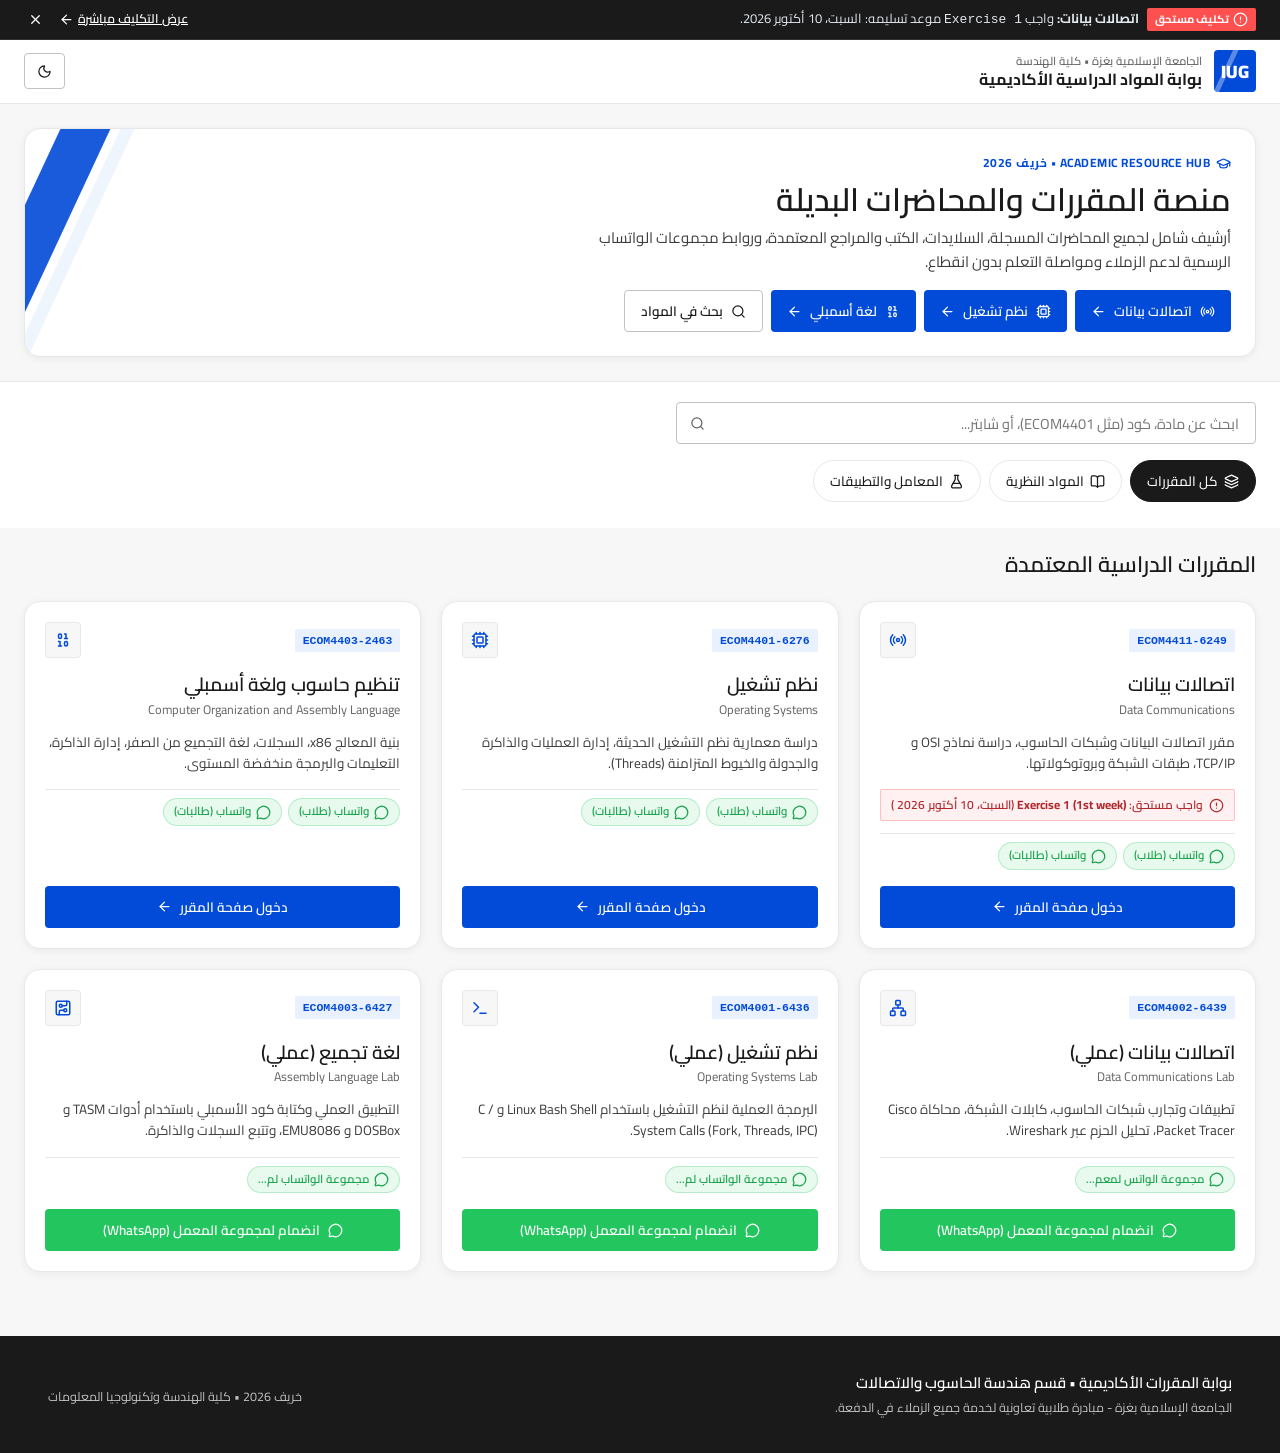
==== index.html @ 9a42e055 "feat: initial release of academic course portal" ====
<!DOCTYPE html>
<html lang="ar" dir="rtl">
<head>
  <meta charset="UTF-8">
  <meta name="viewport" content="width=device-width, initial-scale=1.0">
  <title>بوابة المقررات الأكاديمية | كلية الهندسة وتكنولوجيا المعلومات</title>
  <meta name="description" content="البوابة الأكاديمية المعتمدة للمقررات الدراسية، تسجيلات المحاضرات، السلايدات، ومجموعات التواصل للطلبة.">
  
  <!-- خط Cairo & Inter -->
  <link rel="preconnect" href="https://fonts.googleapis.com">
  <link rel="preconnect" href="https://fonts.gstatic.com" crossorigin>
  <link href="https://fonts.googleapis.com/css2?family=Cairo:wght@400;500;600;700;800&family=Inter:wght@400;500;600;700&display=swap" rel="stylesheet">
  
  <link rel="stylesheet" href="style.css">
</head>
<body>

  <!-- شريط المرافق العلوي (Utility Strip - 36px) -->
  <aside id="topAnnouncement" class="utility-strip">
    <div class="container utility-strip-container">
      <div class="utility-left-group">
        <span class="utility-badge-coral">
          <i data-lucide="alert-circle" class="lucide-sm"></i>
          <span>تكليف مستحق</span>
        </span>
        <span class="utility-text">
          <strong>اتصالات بيانات:</strong> واجب <code>Exercise 1</code> موعد تسليمه: السبت، 10 أكتوبر 2026.
        </span>
      </div>
      <div class="utility-right-group">
        <a href="course-datacom.html" class="utility-link">
          <span>عرض التكليف مباشرة</span>
          <i data-lucide="arrow-left" class="lucide-sm"></i>
        </a>
        <button onclick="dismissAnnouncement()" style="background: none; border: none; color: #fff; cursor: pointer; padding: 0 4px;" title="إغلاق">
          <i data-lucide="x" class="lucide-sm"></i>
        </button>
      </div>
    </div>
  </aside>

  <!-- شريط التنقل العلوي (Top Nav) -->
  <header class="nav-bar-top">
    <div class="container nav-container">
      <a href="index.html" class="nav-brand-lockup">
        <div class="nav-brand-mark">IUG</div>
        <div class="nav-brand-text">
          <span class="nav-brand-subtitle">الجامعة الإسلامية بغزة • كلية الهندسة</span>
          <h1 class="nav-brand-title">بوابة المواد الدراسية الأكاديمية</h1>
        </div>
      </a>

      <div class="nav-actions">
        <button id="themeToggleBtn" class="btn btn-outline-ink btn-sm" title="تبديل الوضع">
          <i data-lucide="moon" class="lucide-sm"></i>
        </button>
      </div>
    </div>
  </header>

  <!-- البانر الترويجي الرئيسي مع أزرار الوصول المباشر (Hero Promo Card) -->
  <section class="hero-promo-section">
    <div class="container">
      <div class="hero-promo-card">
        <div class="hero-copy-block">
          <span class="hero-eyebrow">
            <i data-lucide="graduation-cap" class="lucide-sm"></i>
            <span>Academic Resource Hub • خريف 2026</span>
          </span>
          <h2 class="hero-headline">منصة المقررات والمحاضرات البديلة</h2>
          <p class="hero-subparagraph">
            أرشيف شامل لجميع المحاضرات المسجلة، السلايدات، الكتب والمراجع المعتمدة، وروابط مجموعات الواتساب الرسمية لدعم الزملاء ومواصلة التعلم بدون انقطاع.
          </p>
          <div class="hero-cta-group">
            <a href="course-datacom.html" class="btn btn-primary">
              <i data-lucide="radio" class="lucide-sm"></i>
              <span>اتصالات بيانات</span>
              <i data-lucide="arrow-left" class="lucide-sm"></i>
            </a>
            <a href="course-os.html" class="btn btn-primary">
              <i data-lucide="cpu" class="lucide-sm"></i>
              <span>نظم تشغيل</span>
              <i data-lucide="arrow-left" class="lucide-sm"></i>
            </a>
            <a href="course-assembly.html" class="btn btn-primary">
              <i data-lucide="binary" class="lucide-sm"></i>
              <span>لغة أسمبلي</span>
              <i data-lucide="arrow-left" class="lucide-sm"></i>
            </a>
            <button class="btn btn-outline-ink" onclick="document.getElementById('courseSearchInput').focus()">
              <i data-lucide="search" class="lucide-sm"></i>
              <span>بحث في المواد</span>
            </button>
          </div>
        </div>
      </div>
    </div>
  </section>

  <!-- عناصر التحكم والفلترة والبحث -->
  <section class="filter-controls-section">
    <div class="container">
      <div class="search-input-wrap">
        <input 
          type="text" 
          id="courseSearchInput" 
          placeholder="ابحث عن مادة، كود (مثل ECOM4401)، أو شابتر..." 
          autocomplete="off"
        >
        <span class="search-icon-symbol">
          <i data-lucide="search" class="lucide-sm"></i>
        </span>
        <button id="clearSearchBtn" style="position: absolute; left: 38px; background: none; border: none; color: var(--color-graphite); cursor: pointer; display: none;" title="مسح البحث">
          <i data-lucide="x" class="lucide-sm"></i>
        </button>
      </div>

      <nav class="category-tabs-row" aria-label="تصفية المواد">
        <button class="category-tab active" data-category="all">
          <i data-lucide="layers" class="lucide-sm"></i>
          <span>كل المقررات</span>
        </button>
        <button class="category-tab" data-category="theory">
          <i data-lucide="book-open" class="lucide-sm"></i>
          <span>المواد النظرية</span>
        </button>
        <button class="category-tab" data-category="lab">
          <i data-lucide="flask-conical" class="lucide-sm"></i>
          <span>المعامل والتطبيقات</span>
        </button>
      </nav>
    </div>
  </section>

  <!-- شبكة البطاقات (Catalog Section) -->
  <main class="catalog-section">
    <div class="container">
      <div class="catalog-header-row">
        <h3 class="catalog-title">المقررات الدراسية المعتمدة</h3>
      </div>

      <div id="coursesGrid" class="courses-grid">
        <!-- يتم ملء البطاقات تلقائياً بواسطة JavaScript -->
      </div>

      <div id="noResults" style="display: none; text-align: center; padding: 48px 0;">
        <i data-lucide="search-x" class="lucide-lg" style="color: var(--color-graphite); margin-bottom: 8px;"></i>
        <h4 style="font-size: 17px; margin-bottom: 4px;">لم يتم العثور على مقررات مطابقة</h4>
        <p style="font-size: 13.5px; color: var(--color-graphite); margin-bottom: 16px;">جرب البحث بكلمات أخرى أو اختر تصنيفاً مختلفاً.</p>
        <button class="btn btn-outline-ink btn-sm" onclick="resetFilters()">عرض كل المقررات</button>
      </div>
    </div>
  </main>

  <!-- عنصر التنبيه Toast -->
  <div id="toastNotification" class="toast-container" style="display: none;">
    <i data-lucide="check-circle" class="lucide-sm" style="color: var(--whatsapp-color);"></i>
    <span id="toastMessage">تم نسخ الرابط بنجاح!</span>
  </div>

  <!-- التذييل الفاخر (HP Dark Slab Footer) -->
  <footer class="footer-dark">
    <div class="container footer-container">
      <div class="footer-brand">
        <h4>بوابة المقررات الأكاديمية • قسم هندسة الحاسوب والاتصالات</h4>
        <p>الجامعة الإسلامية بغزة - مبادرة طلابية تعاونية لخدمة جميع الزملاء في الدفعة.</p>
      </div>
      <div>
        <span style="font-size: 12.5px; color: var(--color-steel);">خريف 2026 • كلية الهندسة وتكنولوجيا المعلومات</span>
      </div>
    </div>
  </footer>

  <!-- مكتبة Lucide Icons المحلية -->
  <script src="lucide.min.js"></script>
  <script src="data.js"></script>
  <script src="app.js"></script>
</body>
</html>
---- style.css ----
/* ==========================================================================
   HP Design Language System - Academic Course Portal
   Enhanced with Lucide Icons & Pixel-Perfect Mobile Responsiveness
   ========================================================================== */

:root {
  /* Colors - HP System Palette */
  --color-primary: #024ad8;
  --color-primary-bright: #296ef9;
  --color-primary-deep: #0e3191;
  --color-primary-soft: #e8f1fd;
  --color-on-primary: #ffffff;

  --color-ink: #1a1a1a;
  --color-ink-deep: #000000;
  --color-ink-soft: #292929;
  --color-on-ink: #ffffff;

  --color-canvas: #ffffff;
  --color-paper: #ffffff;
  --color-cloud: #f7f7f7;
  --color-fog: #e8e8e8;
  --color-steel: #c2c2c2;
  --color-graphite: #636363;
  --color-charcoal: #3d3d3d;
  --color-hairline: #e8e8e8;
  --color-hairline-strong: #c2c2c2;

  --color-link: #024ad8;
  --color-link-pressed: #0e3191;

  --color-bloom-coral: #ff5050;
  --color-bloom-rose: #f9d4d2;
  --color-bloom-deep: #b3262b;

  --whatsapp-color: #22c55e;
  --whatsapp-deep: #16a34a;

  /* Typography */
  --font-family-base: 'Cairo', 'Inter', system-ui, -apple-system, BlinkMacSystemFont, 'Segoe UI', Roboto, sans-serif;

  /* Rounded Radii Tokens (DESIGN-hp.md) */
  --rounded-none: 0px;
  --rounded-xs: 2px;
  --rounded-sm: 4px;
  --rounded-md: 6px;   /* buttons, text inputs */
  --rounded-lg: 10px;  /* badge pills, sub-cards */
  --rounded-xl: 16px;  /* cards, heroes, containers */
  --rounded-pill: 9999px; /* category tabs, pill filters */

  /* Spacing Tokens */
  --space-xxs: 4px;
  --space-xs: 8px;
  --space-sm: 12px;
  --space-md: 16px;
  --space-lg: 20px;
  --space-xl: 24px;
  --space-xxl: 32px;
  --space-section: 64px;

  /* Elevation & Shadows */
  --shadow-soft-lift: 0 2px 8px rgba(26, 26, 26, 0.06);
  --shadow-floating: 0 8px 24px rgba(26, 26, 26, 0.12);

  /* Transitions */
  --transition-fast: 0.16s ease;
  --transition-normal: 0.24s cubic-bezier(0.4, 0, 0.2, 1);
}

/* Dark Theme Support */
body.dark-theme {
  --color-canvas: #0f131c;
  --color-paper: #161b26;
  --color-cloud: #1a202c;
  --color-fog: #2d3748;
  --color-steel: #4a5568;
  --color-hairline: #2d3748;
  --color-hairline-strong: #4a5568;

  --color-ink: #f7fafc;
  --color-ink-deep: #ffffff;
  --color-ink-soft: #edf2f7;
  --color-on-ink: #0f131c;

  --color-charcoal: #cbd5e0;
  --color-graphite: #a0aec0;

  --shadow-soft-lift: 0 2px 8px rgba(0, 0, 0, 0.35);
  --shadow-floating: 0 8px 24px rgba(0, 0, 0, 0.5);
}

/* Base & Resets */
*, *::before, *::after {
  margin: 0;
  padding: 0;
  box-sizing: border-box;
  -webkit-tap-highlight-color: transparent;
}

html {
  font-size: 16px;
  scroll-behavior: smooth;
}

body {
  font-family: var(--font-family-base);
  background-color: var(--color-canvas);
  color: var(--color-ink);
  line-height: 1.5;
  direction: rtl;
  min-height: 100vh;
  display: flex;
  flex-direction: column;
  overflow-x: hidden;
  transition: background-color var(--transition-normal), color var(--transition-normal);
}

.container {
  width: 100%;
  max-width: 1280px;
  margin: 0 auto;
  padding: 0 var(--space-xl);
}

/* Lucide Icon Standard Styling */
.lucide {
  width: 18px;
  height: 18px;
  stroke-width: 2px;
  vertical-align: middle;
  display: inline-block;
  flex-shrink: 0;
}

.lucide-sm {
  width: 15px;
  height: 15px;
}

.lucide-lg {
  width: 22px;
  height: 22px;
}

/* ==========================================================================
   Utility Strip (36px Top Bar)
   ========================================================================== */
.utility-strip {
  background-color: var(--color-ink);
  color: #ffffff;
  padding: 8px 0;
  font-size: 13px;
  position: relative;
  z-index: 100;
  border-bottom: 1px solid rgba(255, 255, 255, 0.1);
}

.utility-strip-container {
  display: flex;
  align-items: center;
  justify-content: space-between;
  gap: var(--space-md);
  flex-wrap: wrap;
}

.utility-left-group {
  display: flex;
  align-items: center;
  gap: var(--space-xs);
  flex-wrap: wrap;
}

.utility-badge-coral {
  background-color: var(--color-bloom-coral);
  color: #fff;
  padding: 3px 8px;
  border-radius: var(--rounded-xs);
  font-weight: 700;
  font-size: 11px;
  display: inline-flex;
  align-items: center;
  gap: 4px;
}

.utility-text {
  color: #e2e8f0;
  font-size: 13px;
}

.utility-right-group {
  display: flex;
  align-items: center;
  gap: var(--space-sm);
}

.utility-link {
  color: #ffffff;
  text-decoration: underline;
  font-weight: 600;
  font-size: 12.5px;
  display: inline-flex;
  align-items: center;
  gap: 4px;
}

.utility-link:hover {
  color: var(--color-primary-bright);
}

/* ==========================================================================
   Top Navigation Bar (64px)
   ========================================================================== */
.nav-bar-top {
  background-color: var(--color-canvas);
  min-height: 64px;
  border-bottom: 1px solid var(--color-hairline);
  display: flex;
  align-items: center;
  position: sticky;
  top: 0;
  z-index: 95;
  transition: background-color var(--transition-normal), border-color var(--transition-normal);
}

.nav-container {
  display: flex;
  align-items: center;
  justify-content: space-between;
  gap: var(--space-md);
  width: 100%;
}

.nav-brand-lockup {
  display: flex;
  align-items: center;
  gap: var(--space-sm);
  text-decoration: none;
  min-width: 0;
}

.nav-brand-mark {
  width: 42px;
  height: 42px;
  background-color: var(--color-primary);
  color: #ffffff;
  display: flex;
  align-items: center;
  justify-content: center;
  font-weight: 900;
  font-size: 18px;
  border-radius: var(--rounded-sm);
  position: relative;
  overflow: hidden;
  flex-shrink: 0;
}

.nav-brand-mark::before {
  content: '';
  position: absolute;
  top: -10px;
  left: 10px;
  width: 5px;
  height: 60px;
  background-color: rgba(255, 255, 255, 0.35);
  transform: rotate(25deg);
}

.nav-brand-text {
  display: flex;
  flex-direction: column;
  min-width: 0;
}

.nav-brand-subtitle {
  font-size: 11.5px;
  font-weight: 500;
  color: var(--color-graphite);
  white-space: nowrap;
  overflow: hidden;
  text-overflow: ellipsis;
}

.nav-brand-title {
  font-size: 16px;
  font-weight: 700;
  color: var(--color-ink);
  line-height: 1.2;
  white-space: nowrap;
  overflow: hidden;
  text-overflow: ellipsis;
}

.nav-actions {
  display: flex;
  align-items: center;
  gap: var(--space-xs);
  flex-shrink: 0;
}

/* ==========================================================================
   Buttons (DESIGN-hp.md Specifications)
   - Height: 42-44px
   - Radius: 4-6px (rounded.md)
   - Font: weight 600, uppercase/prominent
   ========================================================================== */
.btn {
  display: inline-flex;
  align-items: center;
  justify-content: center;
  gap: 8px;
  height: 42px;
  padding: 0 var(--space-md);
  border-radius: var(--rounded-sm);
  font-family: inherit;
  font-size: 13.5px;
  font-weight: 600;
  text-decoration: none;
  cursor: pointer;
  border: none;
  transition: all var(--transition-fast);
  white-space: nowrap;
  user-select: none;
}

.btn-primary {
  background-color: var(--color-primary);
  color: var(--color-on-primary);
}

.btn-primary:hover {
  background-color: var(--color-primary-bright);
}

.btn-primary:active {
  background-color: var(--color-primary-deep);
}

.btn-ink {
  background-color: var(--color-ink);
  color: var(--color-on-primary);
}

.btn-ink:hover {
  background-color: var(--color-ink-soft);
}

.btn-outline {
  background-color: transparent;
  color: var(--color-primary);
  border: 1px solid var(--color-primary);
}

.btn-outline:hover {
  background-color: var(--color-primary-soft);
  color: var(--color-primary-deep);
}

.btn-outline-ink {
  background-color: transparent;
  color: var(--color-ink);
  border: 1px solid var(--color-hairline-strong);
}

.btn-outline-ink:hover {
  background-color: var(--color-cloud);
  border-color: var(--color-ink);
}

.btn-sm {
  height: 36px;
  padding: 0 12px;
  font-size: 12.5px;
  gap: 6px;
}

.btn-whatsapp {
  background-color: var(--whatsapp-color);
  color: #ffffff;
}

.btn-whatsapp:hover {
  background-color: var(--whatsapp-deep);
}

/* ==========================================================================
   Hero Banner & Chevron Decoration (Signature Gesture)
   ========================================================================== */
.hero-promo-section {
  padding: var(--space-xl) 0;
  background-color: var(--color-cloud);
  border-bottom: 1px solid var(--color-hairline);
}

.hero-promo-card {
  background-color: var(--color-paper);
  border-radius: var(--rounded-xl);
  padding: var(--space-xl);
  box-shadow: var(--shadow-soft-lift);
  border: 1px solid var(--color-hairline);
  position: relative;
  overflow: hidden;
  display: flex;
  align-items: center;
  justify-content: space-between;
  gap: var(--space-xl);
}

.hero-promo-card::before {
  content: '';
  position: absolute;
  top: -20px;
  left: -35px;
  width: 50px;
  height: 150%;
  background-color: var(--color-primary);
  transform: skewX(-25deg);
  opacity: 0.9;
  z-index: 1;
}

.hero-promo-card::after {
  content: '';
  position: absolute;
  top: -20px;
  left: 25px;
  width: 14px;
  height: 150%;
  background-color: var(--color-primary-soft);
  transform: skewX(-25deg);
  opacity: 0.7;
  z-index: 1;
}

.hero-copy-block {
  max-width: 650px;
  position: relative;
  z-index: 2;
}

.hero-eyebrow {
  display: inline-flex;
  align-items: center;
  gap: 6px;
  font-size: 12px;
  font-weight: 700;
  text-transform: uppercase;
  color: var(--color-primary);
  letter-spacing: 0.5px;
  margin-bottom: var(--space-xs);
}

.hero-headline {
  font-size: 32px;
  font-weight: 600;
  line-height: 1.2;
  color: var(--color-ink);
  margin-bottom: var(--space-xs);
}

.hero-subparagraph {
  font-size: 15px;
  color: var(--color-charcoal);
  margin-bottom: var(--space-md);
  line-height: 1.6;
}

.hero-cta-group {
  display: flex;
  align-items: center;
  gap: var(--space-xs);
  flex-wrap: wrap;
}

.hero-stats-row {
  display: flex;
  gap: var(--space-xs);
  flex-wrap: wrap;
  position: relative;
  z-index: 2;
}

.hero-stat-card {
  background-color: var(--color-cloud);
  border: 1px solid var(--color-hairline);
  border-radius: var(--rounded-md);
  padding: 12px 16px;
  text-align: center;
  min-width: 85px;
}

.hero-stat-num {
  font-size: 22px;
  font-weight: 700;
  color: var(--color-primary);
  line-height: 1.1;
}

.hero-stat-label {
  font-size: 11.5px;
  color: var(--color-graphite);
}

/* ==========================================================================
   Filter Controls (Search & Category Tabs)
   ========================================================================== */
.filter-controls-section {
  padding: var(--space-lg) 0;
  background-color: var(--color-canvas);
}

.search-input-wrap {
  position: relative;
  display: flex;
  align-items: center;
  max-width: 580px;
  margin-bottom: var(--space-md);
}

.search-input-wrap input {
  width: 100%;
  height: 42px;
  background-color: var(--color-canvas);
  border: 1px solid var(--color-steel);
  border-radius: var(--rounded-sm);
  padding: 0 var(--space-md) 0 42px;
  font-family: inherit;
  font-size: 14.5px;
  color: var(--color-ink);
  outline: none;
  transition: border-color var(--transition-fast);
}

.search-input-wrap input:focus {
  border-color: var(--color-ink);
}

.search-icon-symbol {
  position: absolute;
  left: 14px;
  color: var(--color-graphite);
  pointer-events: none;
  display: flex;
  align-items: center;
}

.category-tabs-row {
  display: flex;
  align-items: center;
  gap: var(--space-xs);
  overflow-x: auto;
  padding-bottom: 6px;
  -webkit-overflow-scrolling: touch;
  scrollbar-width: none;
}

.category-tabs-row::-webkit-scrollbar {
  display: none;
}

.category-tab {
  background-color: var(--color-canvas);
  color: var(--color-ink);
  border: 1px solid var(--color-hairline);
  padding: 7px 16px;
  border-radius: var(--rounded-pill);
  font-family: inherit;
  font-size: 13.5px;
  font-weight: 500;
  cursor: pointer;
  white-space: nowrap;
  display: inline-flex;
  align-items: center;
  gap: 6px;
  transition: all var(--transition-fast);
}

.category-tab:hover {
  border-color: var(--color-steel);
  background-color: var(--color-cloud);
}

.category-tab.active {
  background-color: var(--color-ink);
  color: var(--color-on-primary);
  border-color: var(--color-ink);
}

/* ==========================================================================
   Course Catalog Cards
   ========================================================================== */
.catalog-section {
  padding: var(--space-lg) 0 var(--space-section);
  background-color: var(--color-cloud);
  flex: 1;
}

.catalog-header-row {
  display: flex;
  align-items: center;
  justify-content: space-between;
  margin-bottom: var(--space-lg);
}

.catalog-title {
  font-size: 22px;
  font-weight: 600;
  color: var(--color-ink);
}

.catalog-count-badge {
  font-size: 12.5px;
  color: var(--color-graphite);
  background: var(--color-paper);
  padding: 4px 10px;
  border-radius: var(--rounded-pill);
  border: 1px solid var(--color-hairline);
}

.courses-grid {
  display: grid;
  grid-template-columns: repeat(auto-fill, minmax(320px, 1fr));
  gap: var(--space-lg);
}

.course-card {
  background-color: var(--color-paper);
  border: 1px solid var(--color-hairline);
  border-radius: var(--rounded-xl);
  padding: var(--space-lg);
  box-shadow: var(--shadow-soft-lift);
  display: flex;
  flex-direction: column;
  justify-content: space-between;
  transition: transform var(--transition-fast), box-shadow var(--transition-fast), border-color var(--transition-fast);
}

.course-card:hover {
  transform: translateY(-2px);
  border-color: var(--color-steel);
  box-shadow: var(--shadow-floating);
}

.card-top-row {
  display: flex;
  align-items: center;
  justify-content: space-between;
  margin-bottom: var(--space-sm);
}

.card-code-badge {
  font-family: monospace;
  font-size: 11.5px;
  font-weight: 700;
  color: var(--color-primary);
  background-color: var(--color-primary-soft);
  padding: 3px 8px;
  border-radius: var(--rounded-xs);
}

.card-icon-square {
  width: 36px;
  height: 36px;
  border-radius: var(--rounded-sm);
  background-color: var(--color-cloud);
  border: 1px solid var(--color-hairline);
  display: flex;
  align-items: center;
  justify-content: center;
  color: var(--color-primary);
}

.card-title {
  font-size: 19px;
  font-weight: 600;
  color: var(--color-ink);
  margin-bottom: 2px;
}

.card-title a {
  color: inherit;
  text-decoration: none;
}

.card-title a:hover {
  color: var(--color-primary);
}

.card-eng-subtitle {
  font-size: 12.5px;
  color: var(--color-graphite);
  margin-bottom: var(--space-sm);
  display: block;
}

.card-description {
  font-size: 13.5px;
  color: var(--color-charcoal);
  line-height: 1.55;
  margin-bottom: var(--space-md);
  flex: 1;
}

.card-assignment-tag {
  background-color: rgba(255, 80, 80, 0.08);
  border: 1px solid rgba(255, 80, 80, 0.3);
  color: var(--color-bloom-deep);
  padding: 6px 10px;
  border-radius: var(--rounded-xs);
  font-size: 12px;
  font-weight: 600;
  display: flex;
  align-items: center;
  gap: 6px;
  margin-bottom: var(--space-sm);
}

.card-quick-links-wrap {
  display: flex;
  gap: 6px;
  flex-wrap: wrap;
  margin-bottom: var(--space-md);
  padding-top: var(--space-xs);
  border-top: 1px solid var(--color-hairline);
}

.card-social-chip {
  font-size: 11.5px;
  font-weight: 600;
  padding: 4px 10px;
  border-radius: var(--rounded-pill);
  text-decoration: none;
  display: inline-flex;
  align-items: center;
  gap: 5px;
}

.chip-whatsapp {
  background-color: rgba(34, 197, 94, 0.1);
  color: var(--whatsapp-deep);
  border: 1px solid rgba(34, 197, 94, 0.25);
}

.chip-whatsapp:hover {
  background-color: var(--whatsapp-color);
  color: #fff;
}

.chip-telegram {
  background-color: rgba(2, 132, 199, 0.1);
  color: #0284c7;
  border: 1px solid rgba(2, 132, 199, 0.25);
}

.card-footer-action {
  margin-top: auto;
}

.card-footer-action .btn {
  width: 100%;
}

/* ==========================================================================
   Dedicated Course Page (course-*.html) Layout
   ========================================================================== */
.breadcrumb-nav {
  padding: var(--space-md) 0 var(--space-xs);
  font-size: 13px;
  color: var(--color-graphite);
}

.breadcrumb-list {
  display: flex;
  align-items: center;
  gap: 6px;
  list-style: none;
  flex-wrap: wrap;
}

.breadcrumb-list a {
  color: var(--color-primary);
  text-decoration: none;
  display: inline-flex;
  align-items: center;
  gap: 4px;
}

.breadcrumb-list a:hover {
  text-decoration: underline;
}

.course-hero-slab {
  background-color: var(--color-paper);
  border: 1px solid var(--color-hairline);
  border-radius: var(--rounded-xl);
  padding: var(--space-xl);
  box-shadow: var(--shadow-soft-lift);
  margin-bottom: var(--space-xl);
  position: relative;
  overflow: hidden;
}

.course-hero-slab::before {
  content: '';
  position: absolute;
  top: 0;
  right: 0;
  width: 5px;
  height: 100%;
  background-color: var(--color-primary);
}

.course-hero-meta-row {
  display: flex;
  align-items: center;
  gap: var(--space-xs);
  margin-bottom: var(--space-xs);
  flex-wrap: wrap;
}

.course-hero-h1 {
  font-size: 28px;
  font-weight: 600;
  color: var(--color-ink);
  margin-bottom: var(--space-xxs);
}

.course-hero-lead {
  font-size: 15px;
  color: var(--color-charcoal);
  margin-bottom: var(--space-md);
  max-width: 850px;
  line-height: 1.6;
}

.course-stats-pills {
  display: flex;
  gap: 6px;
  flex-wrap: wrap;
}

.stat-pill {
  background-color: var(--color-cloud);
  border: 1px solid var(--color-hairline);
  padding: 4px 12px;
  border-radius: var(--rounded-pill);
  font-size: 12.5px;
  font-weight: 500;
  color: var(--color-ink);
  display: inline-flex;
  align-items: center;
  gap: 5px;
}

/* Sections List (Moodle Sections in HP Clean Layout) */
.moodle-sections-wrap {
  display: flex;
  flex-direction: column;
  gap: var(--space-lg);
  margin-bottom: var(--space-section);
}

.moodle-section-card {
  background-color: var(--color-paper);
  border: 1px solid var(--color-hairline);
  border-radius: var(--rounded-xl);
  box-shadow: var(--shadow-soft-lift);
  overflow: hidden;
}

.moodle-section-head {
  padding: var(--space-md) var(--space-lg);
  background-color: var(--color-cloud);
  border-bottom: 1px solid var(--color-hairline);
  display: flex;
  align-items: center;
  justify-content: space-between;
  gap: var(--space-sm);
  flex-wrap: wrap;
}

.moodle-section-head h3 {
  font-size: 16.5px;
  font-weight: 600;
  color: var(--color-ink);
  display: flex;
  align-items: center;
  gap: 8px;
}

.moodle-section-body {
  padding: var(--space-lg);
}

/* WhatsApp Channels Box */
.whatsapp-channels-grid {
  display: grid;
  grid-template-columns: repeat(auto-fit, minmax(260px, 1fr));
  gap: var(--space-sm);
  margin-bottom: var(--space-lg);
}

.whatsapp-box-item {
  background-color: var(--color-cloud);
  border: 1px solid var(--color-hairline);
  border-radius: var(--rounded-sm);
  padding: var(--space-md);
  display: flex;
  align-items: center;
  justify-content: space-between;
  gap: var(--space-sm);
}

.whatsapp-box-item h4 {
  font-size: 14px;
  font-weight: 600;
  color: var(--color-ink);
  margin-bottom: 2px;
}

.whatsapp-box-item p {
  font-size: 12px;
  color: var(--color-graphite);
}

/* Moodle File Row Layout */
.moodle-files-list {
  display: flex;
  flex-direction: column;
  gap: 10px;
}

.moodle-file-row {
  display: flex;
  align-items: center;
  justify-content: space-between;
  gap: var(--space-md);
  padding: 14px 16px;
  background-color: var(--color-paper);
  border: 1px solid var(--color-hairline);
  border-radius: var(--rounded-sm);
  transition: all var(--transition-fast);
}

.moodle-file-row:hover {
  background-color: var(--color-cloud);
  border-color: var(--color-steel);
}

.file-row-left {
  display: flex;
  align-items: center;
  gap: var(--space-md);
  flex: 1;
  min-width: 0;
}

.file-type-square {
  width: 40px;
  height: 40px;
  border-radius: var(--rounded-sm);
  display: flex;
  align-items: center;
  justify-content: center;
  flex-shrink: 0;
  background-color: var(--color-cloud);
  border: 1px solid var(--color-hairline);
  color: var(--color-primary);
}

.file-meta-text {
  display: flex;
  flex-direction: column;
  min-width: 0;
}

.file-name-heading {
  font-size: 14.5px;
  font-weight: 600;
  color: var(--color-ink);
  white-space: nowrap;
  overflow: hidden;
  text-overflow: ellipsis;
}

.file-subinfo {
  font-size: 12px;
  color: var(--color-graphite);
  white-space: nowrap;
  overflow: hidden;
  text-overflow: ellipsis;
}

.file-row-actions {
  display: flex;
  align-items: center;
  gap: 6px;
  flex-shrink: 0;
}

/* Modal Overlay */
.modal-overlay {
  position: fixed;
  inset: 0;
  background-color: rgba(26, 26, 26, 0.75);
  backdrop-filter: blur(4px);
  z-index: 1000;
  display: flex;
  align-items: center;
  justify-content: center;
  padding: var(--space-md);
}

.modal-dialog {
  background-color: var(--color-paper);
  border-radius: var(--rounded-xl);
  border: 1px solid var(--color-hairline);
  box-shadow: var(--shadow-floating);
  width: 100%;
  max-width: 760px;
  max-height: 90vh;
  display: flex;
  flex-direction: column;
  overflow: hidden;
}

.modal-header {
  padding: 14px 20px;
  border-bottom: 1px solid var(--color-hairline);
  display: flex;
  align-items: center;
  justify-content: space-between;
}

.modal-body {
  padding: 20px;
  overflow-y: auto;
}

.modal-footer {
  padding: 12px 20px;
  border-top: 1px solid var(--color-hairline);
  background-color: var(--color-cloud);
  display: flex;
  align-items: center;
  justify-content: flex-end;
  gap: var(--space-xs);
}

.video-container-iframe {
  position: relative;
  padding-bottom: 56.25%;
  height: 0;
  overflow: hidden;
  border-radius: var(--rounded-sm);
  background: #000;
}

.video-container-iframe iframe {
  position: absolute;
  top: 0;
  left: 0;
  width: 100%;
  height: 100%;
  border: 0;
}

/* Toast */
.toast-container {
  position: fixed;
  bottom: var(--space-lg);
  left: 50%;
  transform: translateX(-50%);
  background-color: var(--color-ink);
  color: #fff;
  padding: 10px 18px;
  border-radius: var(--rounded-sm);
  font-size: 13.5px;
  font-weight: 500;
  box-shadow: var(--shadow-floating);
  z-index: 2000;
  display: flex;
  align-items: center;
  gap: 8px;
}

/* Footer Dark */
.footer-dark {
  background-color: var(--color-ink);
  color: #ffffff;
  padding: 36px var(--space-xl);
  margin-top: auto;
}

.footer-container {
  display: flex;
  align-items: center;
  justify-content: space-between;
  gap: var(--space-md);
  flex-wrap: wrap;
}

.footer-brand h4 {
  font-size: 15px;
  font-weight: 600;
  margin-bottom: 4px;
}

.footer-brand p {
  font-size: 12.5px;
  color: var(--color-steel);
}

/* ==========================================================================
   PIXEL-PERFECT MOBILE RESPONSIVE OPTIMIZATIONS (< 640px)
   Engineered for seamless smartphone viewing with zero clutter or clipping
   ========================================================================== */
@media (max-width: 640px) {
  .container {
    padding: 0 12px;
  }

  /* 1. Utility Strip: sleek single-line notification bar */
  .utility-strip {
    padding: 6px 0;
    font-size: 11.5px;
  }

  .utility-strip-container {
    flex-direction: row;
    align-items: center;
    justify-content: space-between;
    gap: 8px;
    flex-wrap: nowrap;
  }

  .utility-left-group {
    flex: 1;
    min-width: 0;
    display: flex;
    align-items: center;
    gap: 6px;
    overflow: hidden;
  }

  .utility-badge-coral {
    padding: 2px 6px;
    font-size: 10px;
    flex-shrink: 0;
  }

  .utility-text {
    font-size: 11px;
    white-space: nowrap;
    overflow: hidden;
    text-overflow: ellipsis;
    line-height: 1.2;
  }

  .utility-right-group {
    flex-shrink: 0;
    display: flex;
    align-items: center;
    gap: 6px;
  }

  .utility-link {
    font-size: 11px;
    white-space: nowrap;
  }

  .utility-link span {
    display: none; /* Show only arrow on small phone */
  }

  /* 2. Top Nav Bar: compact branding & square icon actions */
  .nav-bar-top {
    min-height: 56px;
  }

  .nav-container {
    gap: 8px;
  }

  .nav-brand-lockup {
    min-width: 0;
    gap: 8px;
  }

  .nav-brand-mark {
    width: 36px;
    height: 36px;
    font-size: 15px;
    flex-shrink: 0;
  }

  .nav-brand-subtitle {
    display: none;
  }

  .nav-brand-title {
    font-size: 13.5px;
    font-weight: 700;
    white-space: nowrap;
    overflow: hidden;
    text-overflow: ellipsis;
  }

  .nav-actions {
    gap: 6px;
    flex-shrink: 0;
  }

  /* Turn nav utility buttons into square icon-only buttons on mobile */
  .nav-actions .btn-sm {
    width: 36px;
    height: 36px;
    padding: 0;
    display: inline-flex;
    align-items: center;
    justify-content: center;
    border-radius: var(--rounded-sm);
  }

  .nav-actions .btn-sm span {
    display: none; /* Hide label, keep Lucide icon */
  }

  /* Back to main portal button on course pages */
  .nav-actions a.btn-primary.btn-sm {
    width: auto;
    padding: 0 10px;
    gap: 5px;
  }

  .nav-actions a.btn-primary.btn-sm span {
    display: inline;
    font-size: 11.5px;
  }

  /* 3. Hero Promo Card: compact & modern */
  .hero-promo-section {
    padding: 12px 0;
  }

  .hero-promo-card {
    padding: 14px;
    flex-direction: column;
    align-items: stretch;
    gap: 12px;
    border-radius: var(--rounded-lg);
  }

  .hero-promo-card::before,
  .hero-promo-card::after {
    display: none; /* Hide decorative chevrons on mobile to maximize content space */
  }

  .hero-eyebrow {
    font-size: 11px;
    margin-bottom: 4px;
  }

  .hero-headline {
    font-size: 20px;
    font-weight: 700;
    line-height: 1.25;
    margin-bottom: 6px;
  }

  .hero-subparagraph {
    font-size: 12.5px;
    line-height: 1.5;
    margin-bottom: 10px;
  }

  /* 2-column grid for primary course links, search spans across */
  .hero-cta-group {
    display: grid;
    grid-template-columns: 1fr 1fr;
    gap: 8px;
    width: 100%;
  }

  .hero-cta-group .btn {
    width: 100%;
    height: 38px;
    font-size: 12px;
    padding: 0 8px;
    justify-content: center;
  }

  .hero-cta-group button.btn-outline-ink {
    height: 38px;
  }

  .hero-stats-row {
    display: grid;
    grid-template-columns: repeat(3, 1fr);
    gap: 6px;
    width: 100%;
    margin-top: 4px;
  }

  .hero-stat-card {
    min-width: 0;
    padding: 8px 4px;
    border-radius: var(--rounded-sm);
  }

  .hero-stat-num {
    font-size: 18px;
  }

  .hero-stat-label {
    font-size: 10.5px;
  }

  /* 4. Filter Controls & Tabs */
  .filter-controls-section {
    padding: 12px 0 6px;
  }

  .search-input-wrap {
    max-width: 100%;
    margin-bottom: 10px;
  }

  .search-input-wrap input {
    height: 40px;
    font-size: 13.5px;
    padding: 0 12px 0 36px;
  }

  .category-tabs-row {
    gap: 6px;
    padding: 2px 2px 6px 2px;
    -webkit-overflow-scrolling: touch;
  }

  .category-tab {
    padding: 0 12px;
    height: 34px;
    font-size: 12px;
    flex-shrink: 0;
  }

  /* 5. Course Cards */
  .catalog-section {
    padding: 12px 0 24px;
  }

  .catalog-header-row {
    margin-bottom: 10px;
  }

  .catalog-title {
    font-size: 18px;
  }

  .courses-grid {
    grid-template-columns: 1fr;
    gap: 12px;
  }

  .course-card {
    padding: 14px;
    border-radius: var(--rounded-lg);
  }

  .card-top-row {
    margin-bottom: 8px;
  }

  .card-title {
    font-size: 17px;
  }

  .card-description {
    font-size: 12.5px;
    line-height: 1.5;
    margin-bottom: 10px;
  }

  .card-assignment-tag {
    font-size: 11.5px;
    padding: 5px 8px;
    margin-bottom: 8px;
  }

  /* WhatsApp chips side by side in neat 2-column symmetry */
  .card-quick-links-wrap {
    display: grid;
    grid-template-columns: 1fr 1fr;
    gap: 6px;
    margin-bottom: 12px;
    padding-top: 8px;
  }

  .card-social-chip {
    font-size: 11px;
    padding: 6px 8px;
    justify-content: center;
    text-align: center;
    white-space: nowrap;
  }

  .card-footer-action .btn {
    height: 40px;
    font-size: 12.5px;
  }

  /* 6. Course Dedicated Page (course-*.html) */
  .breadcrumb-nav {
    font-size: 11.5px;
    padding: 8px 0 6px;
  }

  .course-hero-slab {
    padding: 14px;
    margin-bottom: 12px;
    border-radius: var(--rounded-lg);
  }

  .course-hero-h1 {
    font-size: 20px;
    line-height: 1.25;
    margin: 4px 0 6px;
  }

  .course-hero-lead {
    font-size: 12.5px;
    line-height: 1.55;
    margin-bottom: 10px;
  }

  .course-stats-pills {
    display: flex;
    gap: 5px;
    flex-wrap: wrap;
  }

  .stat-pill {
    font-size: 11px;
    padding: 3px 8px;
    border-radius: var(--rounded-pill);
  }

  .moodle-sections-wrap {
    gap: 12px;
    margin-bottom: 28px;
  }

  .moodle-section-card {
    border-radius: var(--rounded-lg);
  }

  .moodle-section-head {
    padding: 10px 12px;
  }

  .moodle-section-head h3 {
    font-size: 14px;
  }

  .moodle-section-body {
    padding: 12px;
  }

  /* WhatsApp channels: sleek horizontal items */
  .whatsapp-channels-grid {
    grid-template-columns: 1fr;
    gap: 8px;
    margin-bottom: 12px;
  }

  .whatsapp-box-item {
    flex-direction: row;
    align-items: center;
    justify-content: space-between;
    padding: 10px 12px;
    border-radius: var(--rounded-sm);
    gap: 8px;
  }

  .whatsapp-box-item h4 {
    font-size: 12.5px;
    margin-bottom: 1px;
  }

  .whatsapp-box-item p {
    font-size: 10.5px;
  }

  .whatsapp-box-item .btn-whatsapp {
    width: auto;
    flex-shrink: 0;
    height: 32px;
    padding: 0 10px;
    font-size: 11.5px;
  }

  /* 7. Moodle File Row: STACKED CARD WITH PERFECT BUTTON ROW */
  .moodle-files-list {
    gap: 8px;
  }

  .moodle-file-row {
    flex-direction: column;
    align-items: stretch;
    padding: 10px 12px;
    gap: 8px;
    border-radius: var(--rounded-md);
  }

  .file-row-left {
    width: 100%;
    display: flex;
    align-items: center;
    gap: 10px;
  }

  .file-type-square {
    width: 36px;
    height: 36px;
    border-radius: var(--rounded-sm);
    flex-shrink: 0;
  }

  .file-type-square .lucide {
    width: 18px;
    height: 18px;
  }

  .file-meta-text {
    flex: 1;
    min-width: 0;
  }

  .file-name-heading {
    font-size: 13.5px;
    font-weight: 600;
    line-height: 1.35;
    white-space: normal;
    word-break: break-word;
    margin-bottom: 1px;
  }

  .file-subinfo {
    font-size: 11px;
    white-space: normal;
    line-height: 1.3;
  }

  /* Action buttons row: primary takes width, copy is a clean square */
  .file-row-actions {
    width: 100%;
    display: flex;
    align-items: center;
    gap: 6px;
  }

  .file-row-actions .btn-primary,
  .file-row-actions .btn:first-child:not(.btn-copy) {
    flex: 1;
    min-width: 0;
    height: 36px;
    font-size: 11.5px;
    padding: 0 8px;
    justify-content: center;
  }

  .file-row-actions .btn-outline,
  .file-row-actions .btn-outline-ink:not(.btn-copy) {
    flex: 0 0 auto;
    height: 36px;
    font-size: 11.5px;
    padding: 0 8px;
    justify-content: center;
  }

  .file-row-actions .btn-copy,
  .file-row-actions button[title*="نسخ"] {
    flex: 0 0 36px;
    width: 36px;
    height: 36px;
    padding: 0;
    display: inline-flex;
    align-items: center;
    justify-content: center;
    border-radius: var(--rounded-sm);
  }

  /* Modals on mobile */
  .modal-overlay {
    padding: 10px;
  }

  .modal-dialog {
    border-radius: var(--rounded-lg);
    max-height: 88vh;
  }

  .modal-header {
    padding: 10px 14px;
  }

  .modal-body {
    padding: 12px;
  }

  .modal-footer {
    padding: 10px 14px;
    flex-direction: column-reverse;
    gap: 6px;
  }

  .modal-footer .btn {
    width: 100%;
    height: 38px;
  }

  /* Footer on mobile */
  .footer-dark {
    padding: 20px 12px;
  }

  .footer-container {
    flex-direction: column;
    align-items: flex-start;
    gap: 8px;
  }

  .footer-brand h4 {
    font-size: 13.5px;
  }

  .footer-brand p {
    font-size: 11px;
  }
}

/* Extra small devices (<= 380px) */
@media (max-width: 380px) {
  .nav-brand-title {
    font-size: 12.5px;
  }

  .hero-headline {
    font-size: 18px;
  }

  .course-hero-h1 {
    font-size: 18px;
  }

  .card-quick-links-wrap {
    grid-template-columns: 1fr;
  }

  .file-row-actions .btn {
    font-size: 11px;
    padding: 0 5px;
  }
}
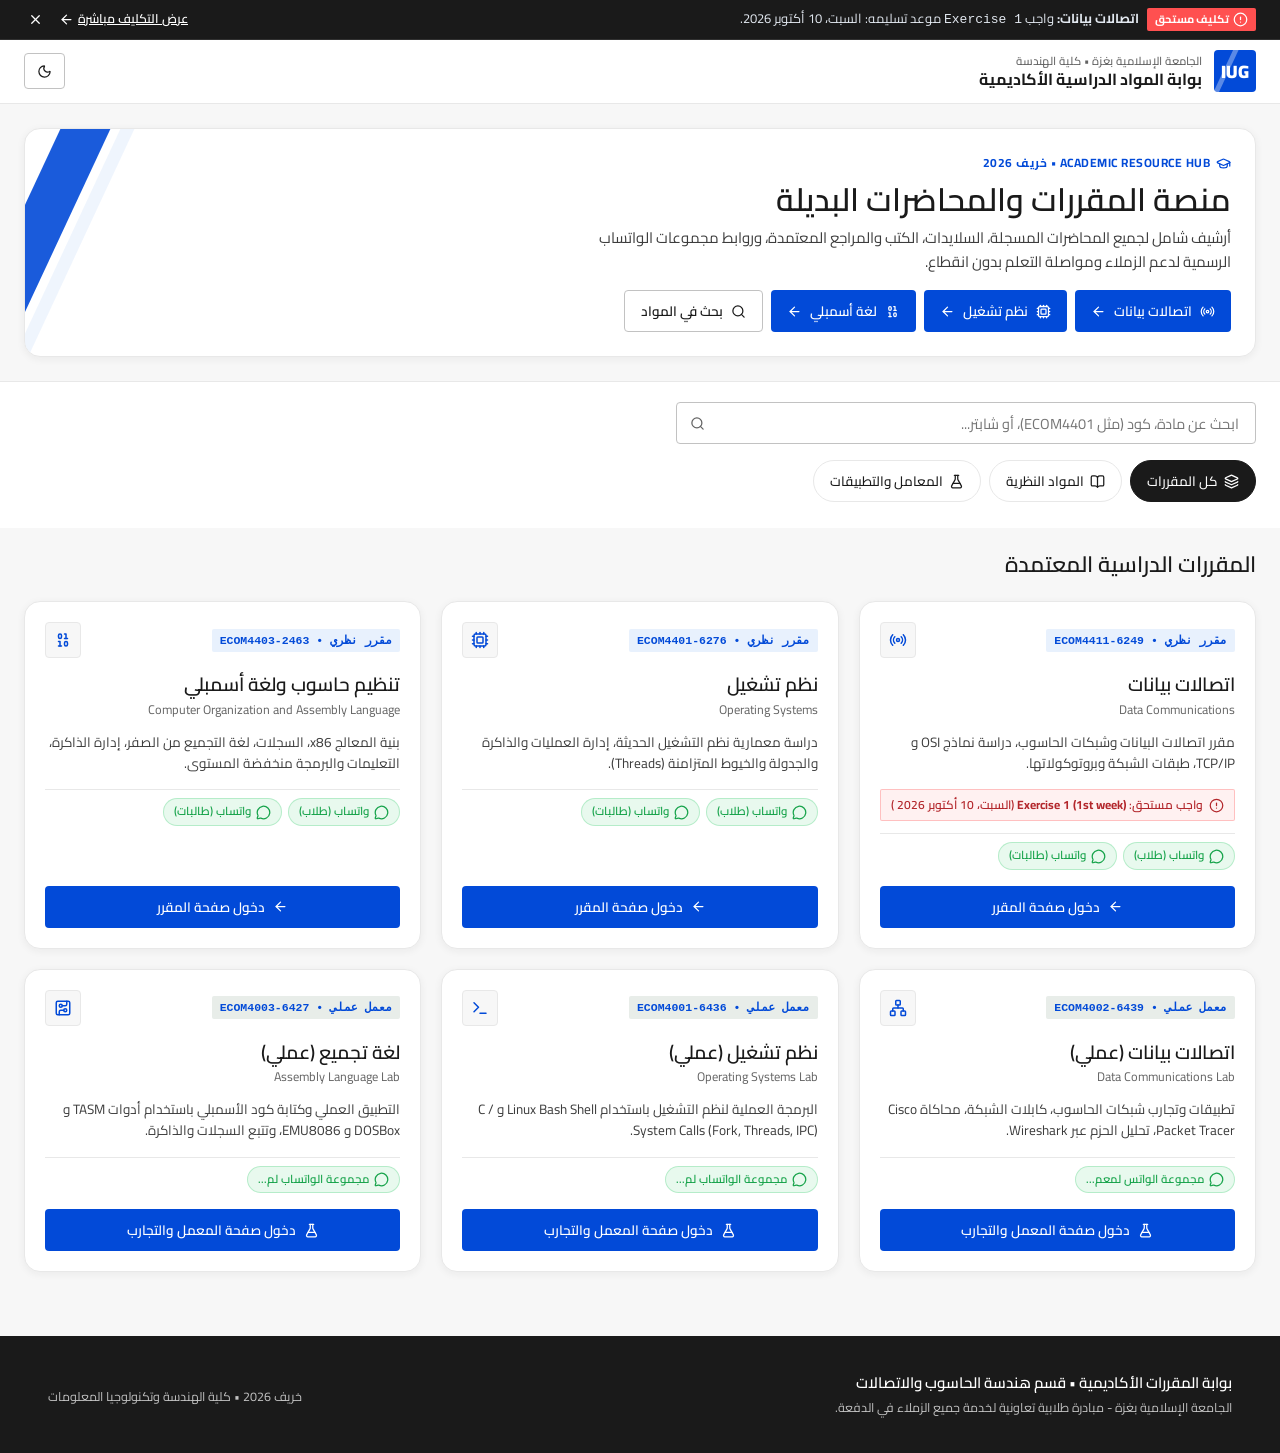
==== commit f46cbee3: "chore(sync): update course materials, lab pages, and links" ====
--- a/index.html
+++ b/index.html
@@ -152,6 +152,55 @@
     </div>
   </main>
 
+  <!-- نافذة تفاصيل المقرر والملفات (Course Modal) -->
+  <div id="courseModal" class="modal-overlay" style="display: none;" role="dialog" aria-modal="true">
+    <div class="modal-dialog">
+      <div class="modal-header">
+        <div>
+          <span id="modalCourseCode" class="card-code-badge" style="margin-left: 8px;"></span>
+          <h3 id="modalCourseTitle" style="display: inline-block; font-size: 16px; font-weight: 700; color: var(--color-ink); vertical-align: middle;">تفاصيل المادة</h3>
+          <div id="modalCourseEngTitle" style="font-size: 12px; color: var(--color-graphite); margin-top: 2px;"></div>
+        </div>
+        <button class="btn btn-outline-ink btn-sm" onclick="closeCourseModal()" title="إغلاق">
+          <i data-lucide="x" class="lucide-sm"></i>
+        </button>
+      </div>
+
+      <div class="modal-body">
+        <!-- روابط التواصل والمجموعات -->
+        <div style="margin-bottom: 16px;">
+          <div style="font-size: 13px; font-weight: 600; color: var(--color-ink); margin-bottom: 8px; display: flex; align-items: center; gap: 6px;">
+            <i data-lucide="message-circle" class="lucide-sm" style="color: var(--whatsapp-color);"></i>
+            <span>مجموعات التواصل المباشر:</span>
+          </div>
+          <div id="modalSocialLinks" style="display: flex; gap: 8px; flex-wrap: wrap;"></div>
+        </div>
+
+        <!-- التكليفات والواجبات إن وجدت -->
+        <div id="modalAssignmentsSection" style="display: none; margin-bottom: 16px;">
+          <div style="font-size: 13px; font-weight: 600; color: var(--color-bloom-deep); margin-bottom: 8px; display: flex; align-items: center; gap: 6px;">
+            <i data-lucide="alert-circle" class="lucide-sm"></i>
+            <span>التكليفات والواجبات المستحقة:</span>
+          </div>
+          <div id="modalAssignmentsList" style="display: flex; flex-direction: column; gap: 8px;"></div>
+        </div>
+
+        <!-- قائمة الفصول وتجارب المعمل والملفات -->
+        <div>
+          <div style="font-size: 13px; font-weight: 600; color: var(--color-ink); margin-bottom: 8px; display: flex; align-items: center; gap: 6px;">
+            <i data-lucide="folder" class="lucide-sm" style="color: var(--color-primary);"></i>
+            <span>الملفات والمحاضرات والتجارب:</span>
+          </div>
+          <div id="modalSectionsList" style="display: flex; flex-direction: column; gap: 12px;"></div>
+        </div>
+      </div>
+
+      <div class="modal-footer">
+        <button class="btn btn-primary btn-sm" onclick="closeCourseModal()">إغلاق النافذة</button>
+      </div>
+    </div>
+  </div>
+
   <!-- عنصر التنبيه Toast -->
   <div id="toastNotification" class="toast-container" style="display: none;">
     <i data-lucide="check-circle" class="lucide-sm" style="color: var(--whatsapp-color);"></i>
